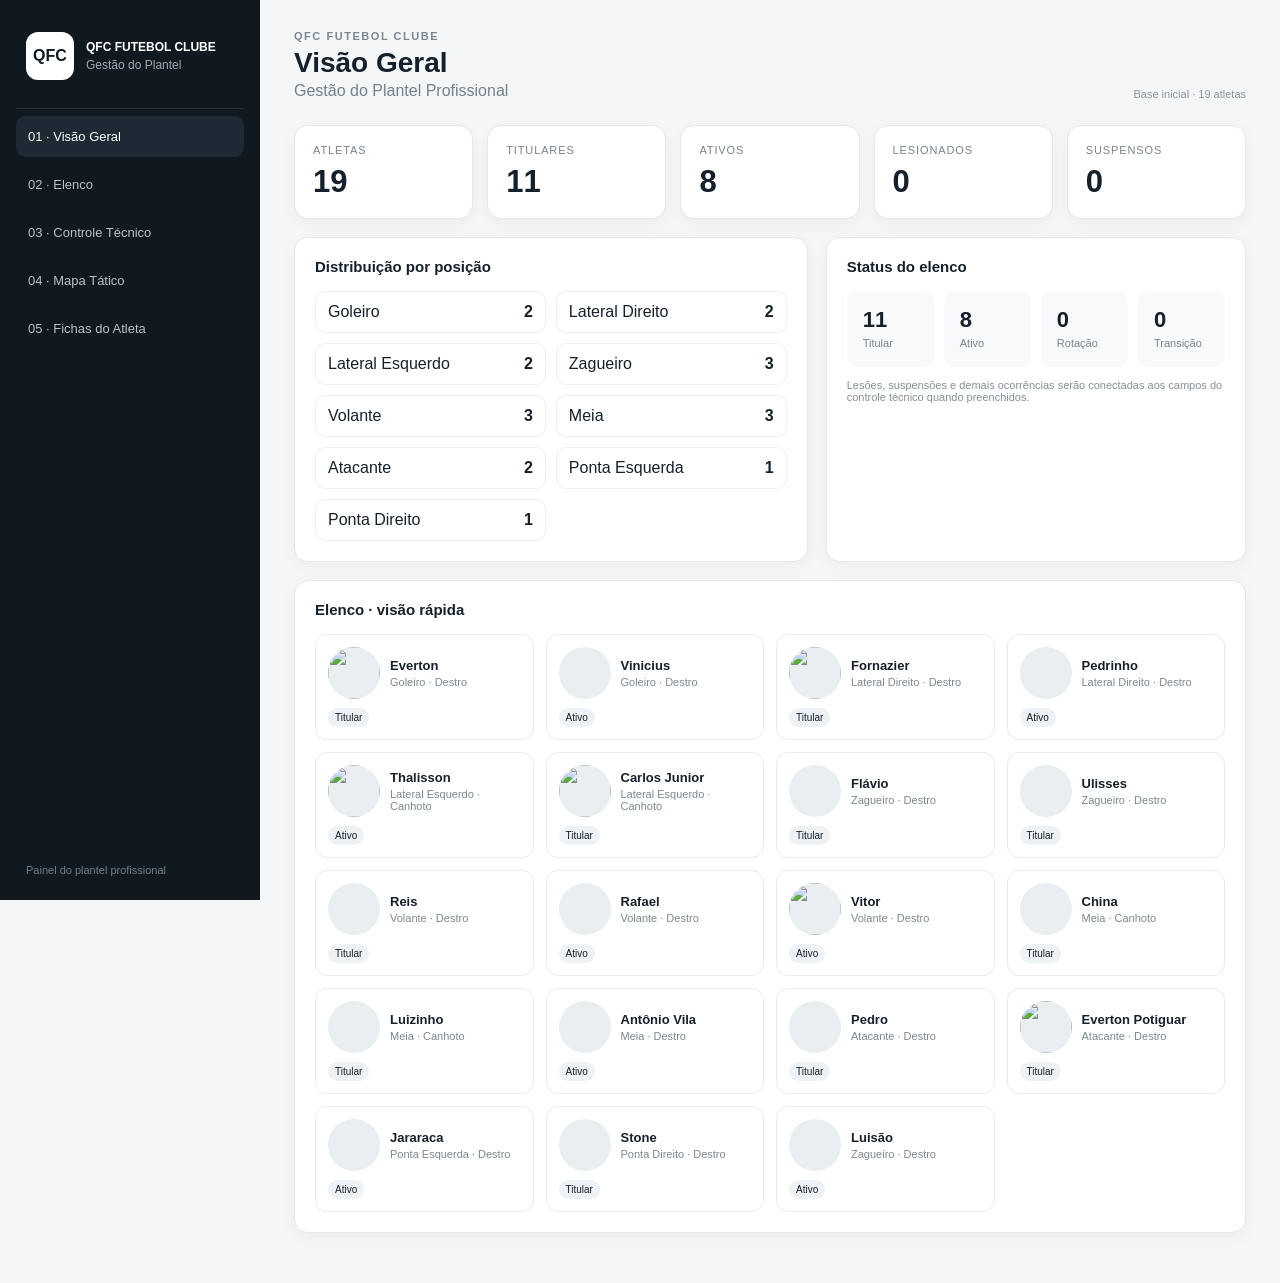
==== index.html @ 532e92f0 "Add files via upload" ====
<!doctype html><html lang="pt-BR"><head><meta charset="utf-8"><meta name="viewport" content="width=device-width,initial-scale=1"><title>QFC · Gestão do Plantel</title><link rel="stylesheet" href="style.css"></head><body><div class="app"><aside class="sidebar"><div class="brand"><div class="brand-mark">QFC</div><div><strong>QFC FUTEBOL CLUBE</strong><span>Gestão do Plantel</span></div></div><nav><button class="nav-btn active" data-page="overview">01 · Visão Geral</button><button class="nav-btn" data-page="squad">02 · Elenco</button><button class="nav-btn" data-page="technical">03 · Controle Técnico</button><button class="nav-btn" data-page="tactical">04 · Mapa Tático</button><button class="nav-btn" data-page="player">05 · Fichas do Atleta</button></nav><div class="side-note">Painel do plantel profissional</div></aside><main class="main"><header class="topbar"><div><div class="eyebrow">QFC FUTEBOL CLUBE</div><h1 id="pageTitle">Visão Geral</h1><p>Gestão do Plantel Profissional</p></div><div class="top-meta">Base inicial · 19 atletas</div></header><section id="overview" class="page active"></section><section id="squad" class="page"></section><section id="technical" class="page"></section><section id="tactical" class="page"></section><section id="player" class="page"></section></main></div><script src="app.js"></script></body></html>
---- style.css ----
*{box-sizing:border-box}body{margin:0;background:#f4f6f8;color:#15202b;font-family:Inter,Segoe UI,Arial,sans-serif}.app{min-height:100vh;display:flex}.sidebar{width:260px;background:#101820;color:#fff;padding:24px 16px;position:fixed;inset:0 auto 0 0}.brand{display:flex;gap:12px;align-items:center;padding:8px 10px 28px;border-bottom:1px solid #26333e}.brand-mark{width:48px;height:48px;border-radius:12px;background:#fff;color:#101820;display:grid;place-items:center;font-weight:900}.brand strong{display:block;font-size:12px}.brand span{display:block;color:#9eabb5;font-size:12px;margin-top:4px}.nav-btn{width:100%;border:0;background:transparent;color:#b8c1c8;text-align:left;padding:13px 12px;border-radius:9px;margin-top:7px;cursor:pointer;font-size:13px}.nav-btn:hover,.nav-btn.active{background:#1d2a34;color:#fff}.side-note{position:absolute;bottom:24px;left:26px;color:#71808b;font-size:11px}.main{margin-left:260px;width:calc(100% - 260px);padding:30px 34px 50px}.topbar{display:flex;justify-content:space-between;align-items:flex-end;margin-bottom:25px}.eyebrow{font-size:11px;letter-spacing:.14em;color:#7b8791;font-weight:700}.topbar h1{margin:5px 0 3px;font-size:28px}.topbar p{margin:0;color:#74808a}.top-meta{font-size:11px;color:#89949d}.page{display:none}.page.active{display:block}.cards{display:grid;grid-template-columns:repeat(5,1fr);gap:14px;margin-bottom:18px}.card,.panel{background:#fff;border:1px solid #e3e8ec;border-radius:14px;box-shadow:0 5px 18px rgba(16,24,32,.04)}.card{padding:18px}.card .label{font-size:11px;color:#77838d;text-transform:uppercase;letter-spacing:.08em}.card .value{font-size:31px;font-weight:800;margin-top:8px}.grid2{display:grid;grid-template-columns:1.1fr .9fr;gap:18px}.panel{padding:20px}.panel h2{font-size:15px;margin:0 0 16px}.position-list{display:grid;grid-template-columns:1fr 1fr;gap:10px}.pos{display:flex;justify-content:space-between;padding:11px 12px;border:1px solid #edf0f2;border-radius:10px}.pos span:last-child{font-weight:800}.status-row{display:grid;grid-template-columns:repeat(4,1fr);gap:10px}.status{padding:16px;border-radius:11px;background:#f7f9fa}.status b{display:block;font-size:22px}.status span{font-size:11px;color:#78848e}.athletes{display:grid;grid-template-columns:repeat(4,1fr);gap:12px}.athlete{border:1px solid #e7ebee;border-radius:12px;padding:12px;background:#fff}.avatar{width:52px;height:52px;border-radius:50%;object-fit:cover;background:#e9eef1;display:block}.athlete-top{display:flex;gap:10px;align-items:center}.athlete-name{font-weight:800;font-size:13px}.muted{color:#7c8891;font-size:11px;margin-top:3px}.badge{display:inline-block;font-size:10px;padding:4px 7px;border-radius:20px;background:#eef2f4;margin-top:9px}.table-wrap{overflow:auto}.table{width:100%;border-collapse:collapse;font-size:12px}.table th,.table td{text-align:left;padding:11px 9px;border-bottom:1px solid #edf0f2;white-space:nowrap}.table th{font-size:10px;text-transform:uppercase;color:#7b8790;letter-spacing:.05em}.filterbar{display:flex;gap:10px;margin-bottom:14px;flex-wrap:wrap}.filterbar input,.filterbar select,.select-player{border:1px solid #dfe5e9;background:#fff;border-radius:9px;padding:10px 11px;font-size:12px}.field{display:flex;flex-direction:column;gap:5px}.field label{font-size:10px;color:#7b8790}.tactical{display:grid;grid-template-columns:1fr 300px;gap:18px}.pitch{background:#277b47;border-radius:16px;min-height:560px;position:relative;padding:25px;border:7px solid #1f6b3e;overflow:hidden}.pitch:before{content:"";position:absolute;inset:50% 0 auto;height:1px;background:rgba(255,255,255,.55)}.pitch:after{content:"";position:absolute;left:50%;top:50%;width:80px;height:80px;border:1px solid rgba(255,255,255,.55);border-radius:50%;transform:translate(-50%,-50%)}.player-dot{position:absolute;transform:translate(-50%,-50%);width:92px;text-align:center;color:#fff;font-size:10px;font-weight:700;z-index:2}.dot{margin:auto;width:30px;height:30px;border-radius:50%;background:#fff;color:#101820;display:grid;place-items:center;font-size:11px;border:2px solid #101820}.profile{display:grid;grid-template-columns:230px 1fr;gap:18px}.profile-photo{width:220px;height:280px;object-fit:cover;border-radius:16px;background:#e9eef1}.profile h2{margin:0;font-size:28px}.metric-grid{display:grid;grid-template-columns:repeat(5,1fr);gap:10px;margin-top:18px}.metric{padding:14px;background:#f7f9fa;border-radius:11px}.metric b{font-size:22px;display:block}.metric span{font-size:10px;color:#7c8891}.empty{padding:30px;text-align:center;color:#8a959e}.small-note{font-size:11px;color:#849099;margin-top:12px}@media(max-width:1050px){.sidebar{width:220px}.main{margin-left:220px;width:calc(100% - 220px)}.cards{grid-template-columns:repeat(3,1fr)}.athletes{grid-template-columns:repeat(3,1fr)}.grid2,.tactical,.profile{grid-template-columns:1fr}}@media(max-width:720px){.sidebar{position:static;width:100%;height:auto}.app{display:block}.main{margin:0;width:100%;padding:20px}.cards,.athletes{grid-template-columns:1fr 1fr}.topbar{display:block}.top-meta{margin-top:10px}.position-list{grid-template-columns:1fr}.metric-grid{grid-template-columns:1fr 1fr}}
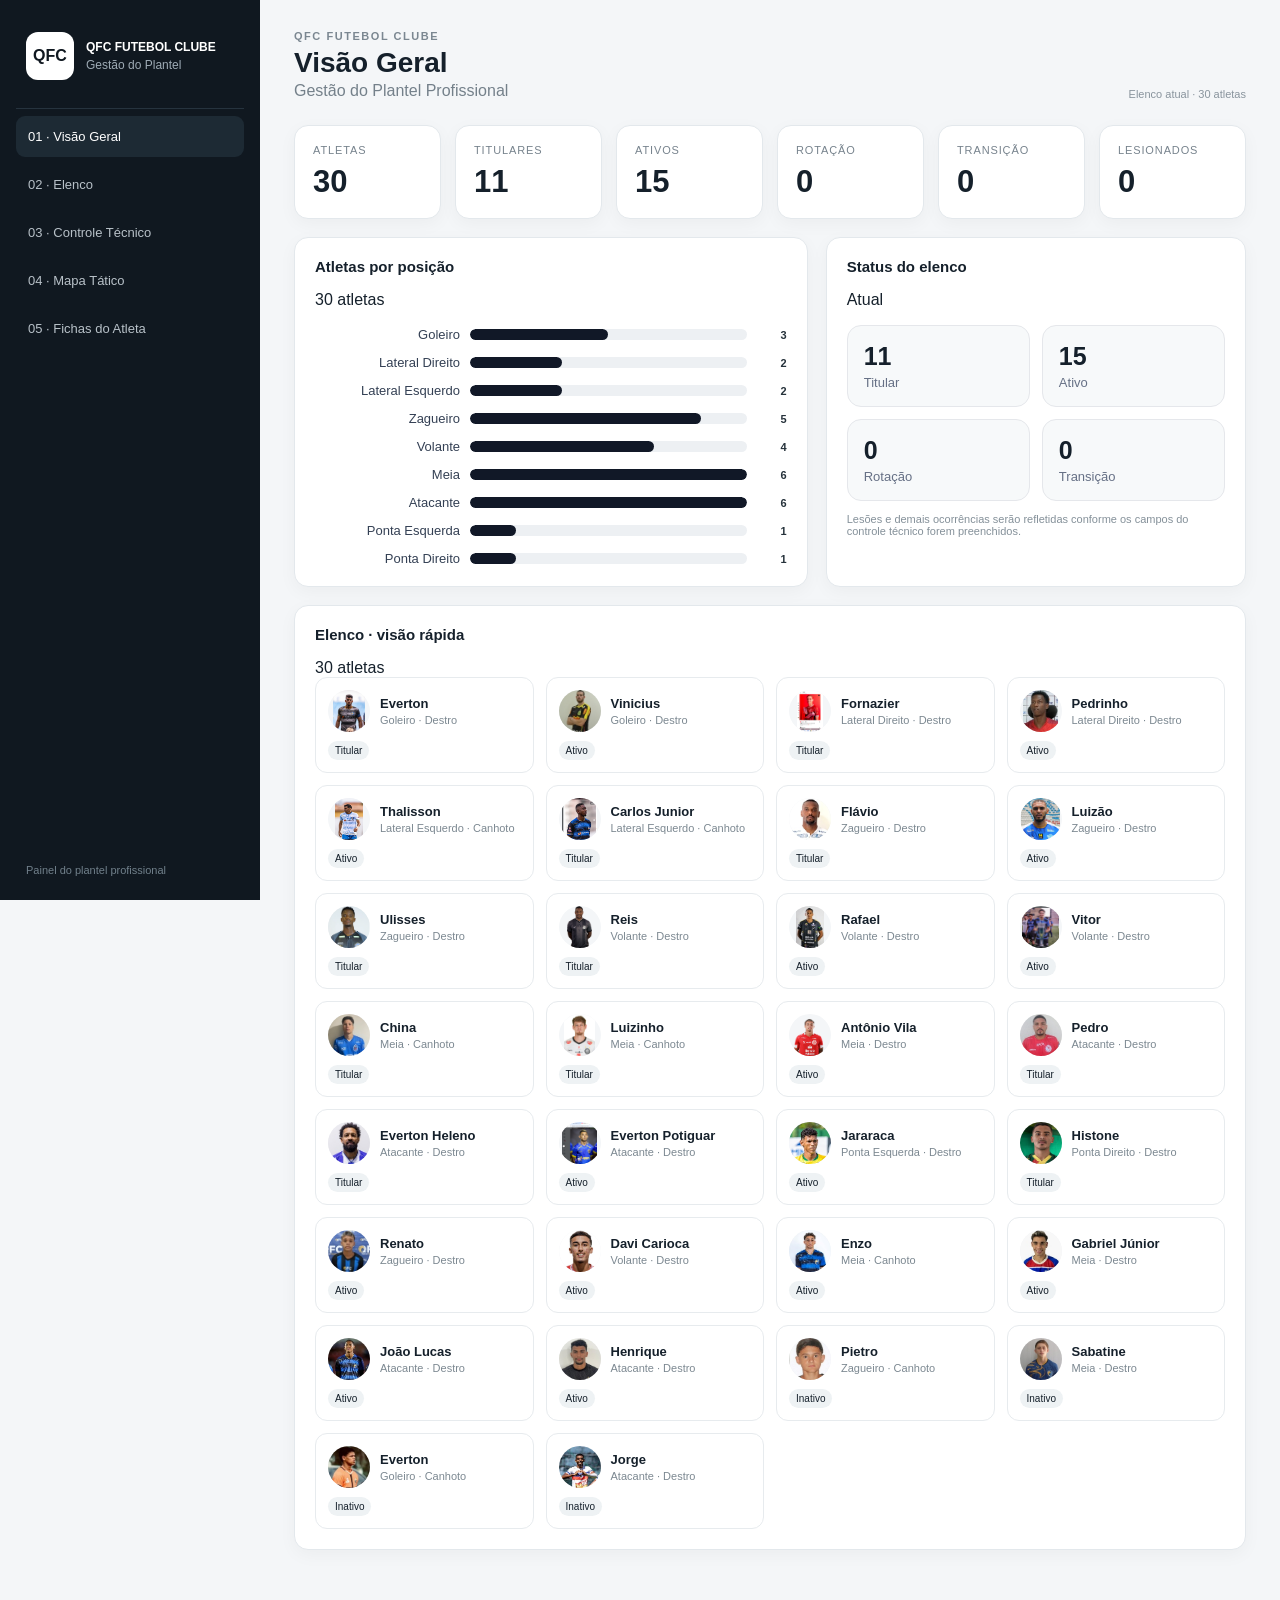
==== commit 77b1bbbe: "Add files via upload" ====
--- a/index.html
+++ b/index.html
@@ -1 +1 @@
-<!doctype html><html lang="pt-BR"><head><meta charset="utf-8"><meta name="viewport" content="width=device-width,initial-scale=1"><title>QFC · Gestão do Plantel</title><link rel="stylesheet" href="style.css"></head><body><div class="app"><aside class="sidebar"><div class="brand"><div class="brand-mark">QFC</div><div><strong>QFC FUTEBOL CLUBE</strong><span>Gestão do Plantel</span></div></div><nav><button class="nav-btn active" data-page="overview">01 · Visão Geral</button><button class="nav-btn" data-page="squad">02 · Elenco</button><button class="nav-btn" data-page="technical">03 · Controle Técnico</button><button class="nav-btn" data-page="tactical">04 · Mapa Tático</button><button class="nav-btn" data-page="player">05 · Fichas do Atleta</button></nav><div class="side-note">Painel do plantel profissional</div></aside><main class="main"><header class="topbar"><div><div class="eyebrow">QFC FUTEBOL CLUBE</div><h1 id="pageTitle">Visão Geral</h1><p>Gestão do Plantel Profissional</p></div><div class="top-meta">Base inicial · 19 atletas</div></header><section id="overview" class="page active"></section><section id="squad" class="page"></section><section id="technical" class="page"></section><section id="tactical" class="page"></section><section id="player" class="page"></section></main></div><script src="app.js"></script></body></html>+<!doctype html><html lang="pt-BR"><head><meta charset="utf-8"><meta name="viewport" content="width=device-width,initial-scale=1"><title>QFC · Gestão do Plantel</title><link rel="stylesheet" href="style.css"></head><body><div class="app"><aside class="sidebar"><div class="brand"><div class="brand-mark">QFC</div><div><strong>QFC FUTEBOL CLUBE</strong><span>Gestão do Plantel</span></div></div><nav><button class="nav-btn active" data-page="overview">01 · Visão Geral</button><button class="nav-btn" data-page="squad">02 · Elenco</button><button class="nav-btn" data-page="technical">03 · Controle Técnico</button><button class="nav-btn" data-page="tactical">04 · Mapa Tático</button><button class="nav-btn" data-page="player">05 · Fichas do Atleta</button></nav><div class="side-note">Painel do plantel profissional</div></aside><main class="main"><header class="topbar"><div><div class="eyebrow">QFC FUTEBOL CLUBE</div><h1 id="pageTitle">Visão Geral</h1><p>Gestão do Plantel Profissional</p></div><div class="top-meta" id="topMeta">Carregando elenco...</div></header><section id="overview" class="page active"></section><section id="squad" class="page"></section><section id="technical" class="page"></section><section id="tactical" class="page"></section><section id="player" class="page"></section></main></div><script src="app.js"></script></body></html>
--- a/style.css
+++ b/style.css
@@ -1 +1,31 @@
-*{box-sizing:border-box}body{margin:0;background:#f4f6f8;color:#15202b;font-family:Inter,Segoe UI,Arial,sans-serif}.app{min-height:100vh;display:flex}.sidebar{width:260px;background:#101820;color:#fff;padding:24px 16px;position:fixed;inset:0 auto 0 0}.brand{display:flex;gap:12px;align-items:center;padding:8px 10px 28px;border-bottom:1px solid #26333e}.brand-mark{width:48px;height:48px;border-radius:12px;background:#fff;color:#101820;display:grid;place-items:center;font-weight:900}.brand strong{display:block;font-size:12px}.brand span{display:block;color:#9eabb5;font-size:12px;margin-top:4px}.nav-btn{width:100%;border:0;background:transparent;color:#b8c1c8;text-align:left;padding:13px 12px;border-radius:9px;margin-top:7px;cursor:pointer;font-size:13px}.nav-btn:hover,.nav-btn.active{background:#1d2a34;color:#fff}.side-note{position:absolute;bottom:24px;left:26px;color:#71808b;font-size:11px}.main{margin-left:260px;width:calc(100% - 260px);padding:30px 34px 50px}.topbar{display:flex;justify-content:space-between;align-items:flex-end;margin-bottom:25px}.eyebrow{font-size:11px;letter-spacing:.14em;color:#7b8791;font-weight:700}.topbar h1{margin:5px 0 3px;font-size:28px}.topbar p{margin:0;color:#74808a}.top-meta{font-size:11px;color:#89949d}.page{display:none}.page.active{display:block}.cards{display:grid;grid-template-columns:repeat(5,1fr);gap:14px;margin-bottom:18px}.card,.panel{background:#fff;border:1px solid #e3e8ec;border-radius:14px;box-shadow:0 5px 18px rgba(16,24,32,.04)}.card{padding:18px}.card .label{font-size:11px;color:#77838d;text-transform:uppercase;letter-spacing:.08em}.card .value{font-size:31px;font-weight:800;margin-top:8px}.grid2{display:grid;grid-template-columns:1.1fr .9fr;gap:18px}.panel{padding:20px}.panel h2{font-size:15px;margin:0 0 16px}.position-list{display:grid;grid-template-columns:1fr 1fr;gap:10px}.pos{display:flex;justify-content:space-between;padding:11px 12px;border:1px solid #edf0f2;border-radius:10px}.pos span:last-child{font-weight:800}.status-row{display:grid;grid-template-columns:repeat(4,1fr);gap:10px}.status{padding:16px;border-radius:11px;background:#f7f9fa}.status b{display:block;font-size:22px}.status span{font-size:11px;color:#78848e}.athletes{display:grid;grid-template-columns:repeat(4,1fr);gap:12px}.athlete{border:1px solid #e7ebee;border-radius:12px;padding:12px;background:#fff}.avatar{width:52px;height:52px;border-radius:50%;object-fit:cover;background:#e9eef1;display:block}.athlete-top{display:flex;gap:10px;align-items:center}.athlete-name{font-weight:800;font-size:13px}.muted{color:#7c8891;font-size:11px;margin-top:3px}.badge{display:inline-block;font-size:10px;padding:4px 7px;border-radius:20px;background:#eef2f4;margin-top:9px}.table-wrap{overflow:auto}.table{width:100%;border-collapse:collapse;font-size:12px}.table th,.table td{text-align:left;padding:11px 9px;border-bottom:1px solid #edf0f2;white-space:nowrap}.table th{font-size:10px;text-transform:uppercase;color:#7b8790;letter-spacing:.05em}.filterbar{display:flex;gap:10px;margin-bottom:14px;flex-wrap:wrap}.filterbar input,.filterbar select,.select-player{border:1px solid #dfe5e9;background:#fff;border-radius:9px;padding:10px 11px;font-size:12px}.field{display:flex;flex-direction:column;gap:5px}.field label{font-size:10px;color:#7b8790}.tactical{display:grid;grid-template-columns:1fr 300px;gap:18px}.pitch{background:#277b47;border-radius:16px;min-height:560px;position:relative;padding:25px;border:7px solid #1f6b3e;overflow:hidden}.pitch:before{content:"";position:absolute;inset:50% 0 auto;height:1px;background:rgba(255,255,255,.55)}.pitch:after{content:"";position:absolute;left:50%;top:50%;width:80px;height:80px;border:1px solid rgba(255,255,255,.55);border-radius:50%;transform:translate(-50%,-50%)}.player-dot{position:absolute;transform:translate(-50%,-50%);width:92px;text-align:center;color:#fff;font-size:10px;font-weight:700;z-index:2}.dot{margin:auto;width:30px;height:30px;border-radius:50%;background:#fff;color:#101820;display:grid;place-items:center;font-size:11px;border:2px solid #101820}.profile{display:grid;grid-template-columns:230px 1fr;gap:18px}.profile-photo{width:220px;height:280px;object-fit:cover;border-radius:16px;background:#e9eef1}.profile h2{margin:0;font-size:28px}.metric-grid{display:grid;grid-template-columns:repeat(5,1fr);gap:10px;margin-top:18px}.metric{padding:14px;background:#f7f9fa;border-radius:11px}.metric b{font-size:22px;display:block}.metric span{font-size:10px;color:#7c8891}.empty{padding:30px;text-align:center;color:#8a959e}.small-note{font-size:11px;color:#849099;margin-top:12px}@media(max-width:1050px){.sidebar{width:220px}.main{margin-left:220px;width:calc(100% - 220px)}.cards{grid-template-columns:repeat(3,1fr)}.athletes{grid-template-columns:repeat(3,1fr)}.grid2,.tactical,.profile{grid-template-columns:1fr}}@media(max-width:720px){.sidebar{position:static;width:100%;height:auto}.app{display:block}.main{margin:0;width:100%;padding:20px}.cards,.athletes{grid-template-columns:1fr 1fr}.topbar{display:block}.top-meta{margin-top:10px}.position-list{grid-template-columns:1fr}.metric-grid{grid-template-columns:1fr 1fr}}+*{box-sizing:border-box}body{margin:0;background:#f4f6f8;color:#15202b;font-family:Inter,Segoe UI,Arial,sans-serif}.app{min-height:100vh;display:flex}.sidebar{width:260px;background:#101820;color:#fff;padding:24px 16px;position:fixed;inset:0 auto 0 0}.brand{display:flex;gap:12px;align-items:center;padding:8px 10px 28px;border-bottom:1px solid #26333e}.brand-mark{width:48px;height:48px;border-radius:12px;background:#fff;color:#101820;display:grid;place-items:center;font-weight:900}.brand strong{display:block;font-size:12px}.brand span{display:block;color:#9eabb5;font-size:12px;margin-top:4px}.nav-btn{width:100%;border:0;background:transparent;color:#b8c1c8;text-align:left;padding:13px 12px;border-radius:9px;margin-top:7px;cursor:pointer;font-size:13px}.nav-btn:hover,.nav-btn.active{background:#1d2a34;color:#fff}.side-note{position:absolute;bottom:24px;left:26px;color:#71808b;font-size:11px}.main{margin-left:260px;width:calc(100% - 260px);padding:30px 34px 50px}.topbar{display:flex;justify-content:space-between;align-items:flex-end;margin-bottom:25px}.eyebrow{font-size:11px;letter-spacing:.14em;color:#7b8791;font-weight:700}.topbar h1{margin:5px 0 3px;font-size:28px}.topbar p{margin:0;color:#74808a}.top-meta{font-size:11px;color:#89949d}.page{display:none}.page.active{display:block}.cards{display:grid;grid-template-columns:repeat(5,1fr);gap:14px;margin-bottom:18px}.card,.panel{background:#fff;border:1px solid #e3e8ec;border-radius:14px;box-shadow:0 5px 18px rgba(16,24,32,.04)}.card{padding:18px}.card .label{font-size:11px;color:#77838d;text-transform:uppercase;letter-spacing:.08em}.card .value{font-size:31px;font-weight:800;margin-top:8px}.grid2{display:grid;grid-template-columns:1.1fr .9fr;gap:18px}.panel{padding:20px}.panel h2{font-size:15px;margin:0 0 16px}.position-list{display:grid;grid-template-columns:1fr 1fr;gap:10px}.pos{display:flex;justify-content:space-between;padding:11px 12px;border:1px solid #edf0f2;border-radius:10px}.pos span:last-child{font-weight:800}.status-row{display:grid;grid-template-columns:repeat(4,1fr);gap:10px}.status{padding:16px;border-radius:11px;background:#f7f9fa}.status b{display:block;font-size:22px}.status span{font-size:11px;color:#78848e}.athletes{display:grid;grid-template-columns:repeat(4,1fr);gap:12px}.athlete{border:1px solid #e7ebee;border-radius:12px;padding:12px;background:#fff}.avatar{width:52px;height:52px;border-radius:50%;object-fit:cover;background:#e9eef1;display:block}.athlete-top{display:flex;gap:10px;align-items:center}.athlete-name{font-weight:800;font-size:13px}.muted{color:#7c8891;font-size:11px;margin-top:3px}.badge{display:inline-block;font-size:10px;padding:4px 7px;border-radius:20px;background:#eef2f4;margin-top:9px}.table-wrap{overflow:auto}.table{width:100%;border-collapse:collapse;font-size:12px}.table th,.table td{text-align:left;padding:11px 9px;border-bottom:1px solid #edf0f2;white-space:nowrap}.table th{font-size:10px;text-transform:uppercase;color:#7b8790;letter-spacing:.05em}.filterbar{display:flex;gap:10px;margin-bottom:14px;flex-wrap:wrap}.filterbar input,.filterbar select,.select-player{border:1px solid #dfe5e9;background:#fff;border-radius:9px;padding:10px 11px;font-size:12px}.field{display:flex;flex-direction:column;gap:5px}.field label{font-size:10px;color:#7b8790}.tactical{display:grid;grid-template-columns:1fr 300px;gap:18px}.pitch{background:#277b47;border-radius:16px;min-height:560px;position:relative;padding:25px;border:7px solid #1f6b3e;overflow:hidden}.pitch:before{content:"";position:absolute;inset:50% 0 auto;height:1px;background:rgba(255,255,255,.55)}.pitch:after{content:"";position:absolute;left:50%;top:50%;width:80px;height:80px;border:1px solid rgba(255,255,255,.55);border-radius:50%;transform:translate(-50%,-50%)}.player-dot{position:absolute;transform:translate(-50%,-50%);width:92px;text-align:center;color:#fff;font-size:10px;font-weight:700;z-index:2}.dot{margin:auto;width:30px;height:30px;border-radius:50%;background:#fff;color:#101820;display:grid;place-items:center;font-size:11px;border:2px solid #101820}.profile{display:grid;grid-template-columns:230px 1fr;gap:18px}.profile-photo{width:220px;height:280px;object-fit:cover;border-radius:16px;background:#e9eef1}.profile h2{margin:0;font-size:28px}.metric-grid{display:grid;grid-template-columns:repeat(5,1fr);gap:10px;margin-top:18px}.metric{padding:14px;background:#f7f9fa;border-radius:11px}.metric b{font-size:22px;display:block}.metric span{font-size:10px;color:#7c8891}.empty{padding:30px;text-align:center;color:#8a959e}.small-note{font-size:11px;color:#849099;margin-top:12px}@media(max-width:1050px){.sidebar{width:220px}.main{margin-left:220px;width:calc(100% - 220px)}.cards{grid-template-columns:repeat(3,1fr)}.athletes{grid-template-columns:repeat(3,1fr)}.grid2,.tactical,.profile{grid-template-columns:1fr}}@media(max-width:720px){.sidebar{position:static;width:100%;height:auto}.app{display:block}.main{margin:0;width:100%;padding:20px}.cards,.athletes{grid-template-columns:1fr 1fr}.topbar{display:block}.top-meta{margin-top:10px}.position-list{grid-template-columns:1fr}.metric-grid{grid-template-columns:1fr 1fr}}
+/* Gráfico de atletas por posição — V2 */
+.position-chart{display:flex;flex-direction:column;gap:11px}
+.position-chart-row{display:grid;grid-template-columns:145px 1fr 28px;align-items:center;gap:10px}
+.position-chart-label{font-size:11px;color:#42505a;text-align:right;white-space:nowrap}
+.position-chart-track{height:10px;background:#edf1f4;border-radius:999px;overflow:hidden}
+.position-chart-bar{height:100%;background:#3f7ee8;border-radius:999px}
+.position-chart-value{font-size:11px;font-weight:800;color:#26323b}
+@media(max-width:720px){.position-chart-row{grid-template-columns:110px 1fr 24px}.position-chart-label{font-size:10px}}
+/* Final refinements */
+.cards.six{grid-template-columns:repeat(6,1fr)}
+.cards.five{grid-template-columns:repeat(5,1fr)}
+.status-grid{display:grid;grid-template-columns:repeat(2,1fr);gap:12px;margin-top:16px}.status{border:1px solid #e5e7eb;border-radius:14px;padding:16px;display:flex;flex-direction:column;gap:4px}.status b{font-size:25px}.status span{color:#667085;font-size:13px}
+.position-chart{display:flex;flex-direction:column;gap:13px;margin-top:18px}.position-chart-row{display:grid;grid-template-columns:145px 1fr 30px;align-items:center;gap:10px}.position-chart-label{font-size:13px;color:#344054}.position-chart-track{height:11px;background:#edf0f3;border-radius:99px;overflow:hidden}.position-chart-bar{height:100%;background:#111827;border-radius:99px}.position-chart-value{font-weight:700;text-align:right}
+.result-count{font-size:12px;color:#667085;margin:14px 0 8px}.technical-table th,.technical-table td{white-space:nowrap}.technical-table .avatar{width:38px;height:38px}
+.pitch{position:relative;min-height:680px;background:linear-gradient(90deg,#f5f7f9,#fff,#f5f7f9);border:1px solid #d8dde3;border-radius:18px;overflow:hidden}.pitch:before{content:"";position:absolute;inset:7%;border:2px solid #d8dde3;border-radius:4px}.pitch-line.mid{position:absolute;left:7%;right:7%;top:50%;border-top:2px solid #d8dde3}.pitch-circle{position:absolute;width:150px;height:150px;border:2px solid #d8dde3;border-radius:50%;left:50%;top:50%;transform:translate(-50%,-50%)}.goal{position:absolute;left:40%;width:20%;height:7%;border:2px solid #d8dde3}.goal.top{top:7%}.goal.bottom{bottom:7%}.player-dot{position:absolute;transform:translate(-50%,-50%);display:flex;flex-direction:column;align-items:center;z-index:2;font-size:11px;font-weight:700;white-space:nowrap}.dot-photo{width:48px;height:48px;border-radius:50%;padding:2px;background:#fff;border:2px solid #111827;box-shadow:0 3px 10px #0002}.tactical-photo{width:100%;height:100%;border-radius:50%;object-fit:cover}.player-dot span{margin-top:4px;background:#fff;padding:3px 7px;border-radius:8px;box-shadow:0 1px 5px #0001}.bench-title{font-size:12px;text-transform:uppercase;letter-spacing:.08em;font-weight:700;color:#667085;margin:20px 0 8px}.pos.compact{padding:8px 0}.profile-head{display:flex;align-items:center;gap:22px}.profile-photo{width:130px;height:130px;border-radius:18px;object-fit:cover;border:1px solid #e5e7eb}.placeholder{display:flex;align-items:center;justify-content:center;background:#eef1f4;color:#98a2b3;font-weight:700}.athlete .avatar{width:42px;height:42px}.select-player{max-width:380px}
+@media(max-width:1100px){.cards.six{grid-template-columns:repeat(3,1fr)}.cards.five{grid-template-columns:repeat(3,1fr)}.grid2{grid-template-columns:1fr}.pitch{min-height:560px}}
+@media(max-width:700px){.cards.six,.cards.five{grid-template-columns:repeat(2,1fr)}.position-chart-row{grid-template-columns:105px 1fr 24px}.pitch{min-height:500px}.profile-head{align-items:flex-start}.profile-photo{width:100px;height:100px}}
+
+/* Ajustes finais de fotos e ficha do atleta */
+.tech-photo{width:42px;height:52px;display:block;object-fit:contain;border-radius:7px;background:#f4f6f8;border:1px solid #e5e7eb}
+.profile{display:block}
+.profile-photo-frame{width:180px;height:220px;border:1px solid #e5e7eb;border-radius:16px;background:#f4f6f8;display:flex;align-items:center;justify-content:center;overflow:hidden}
+.profile-photo-frame .profile-photo{width:100%;height:100%;object-fit:contain;border:0;border-radius:16px;background:transparent}
+.profile-head{display:flex;align-items:center;gap:22px}
+.profile-panels{width:100%}
+.profile-panels .panel{min-width:0}
+.obs{width:100%;margin-top:18px}
+.dot-photo{overflow:hidden;display:flex;align-items:center;justify-content:center}
+.tactical-photo{object-fit:contain;background:#f4f6f8}
+.athlete .avatar,.table .avatar{object-fit:contain;background:#f4f6f8}
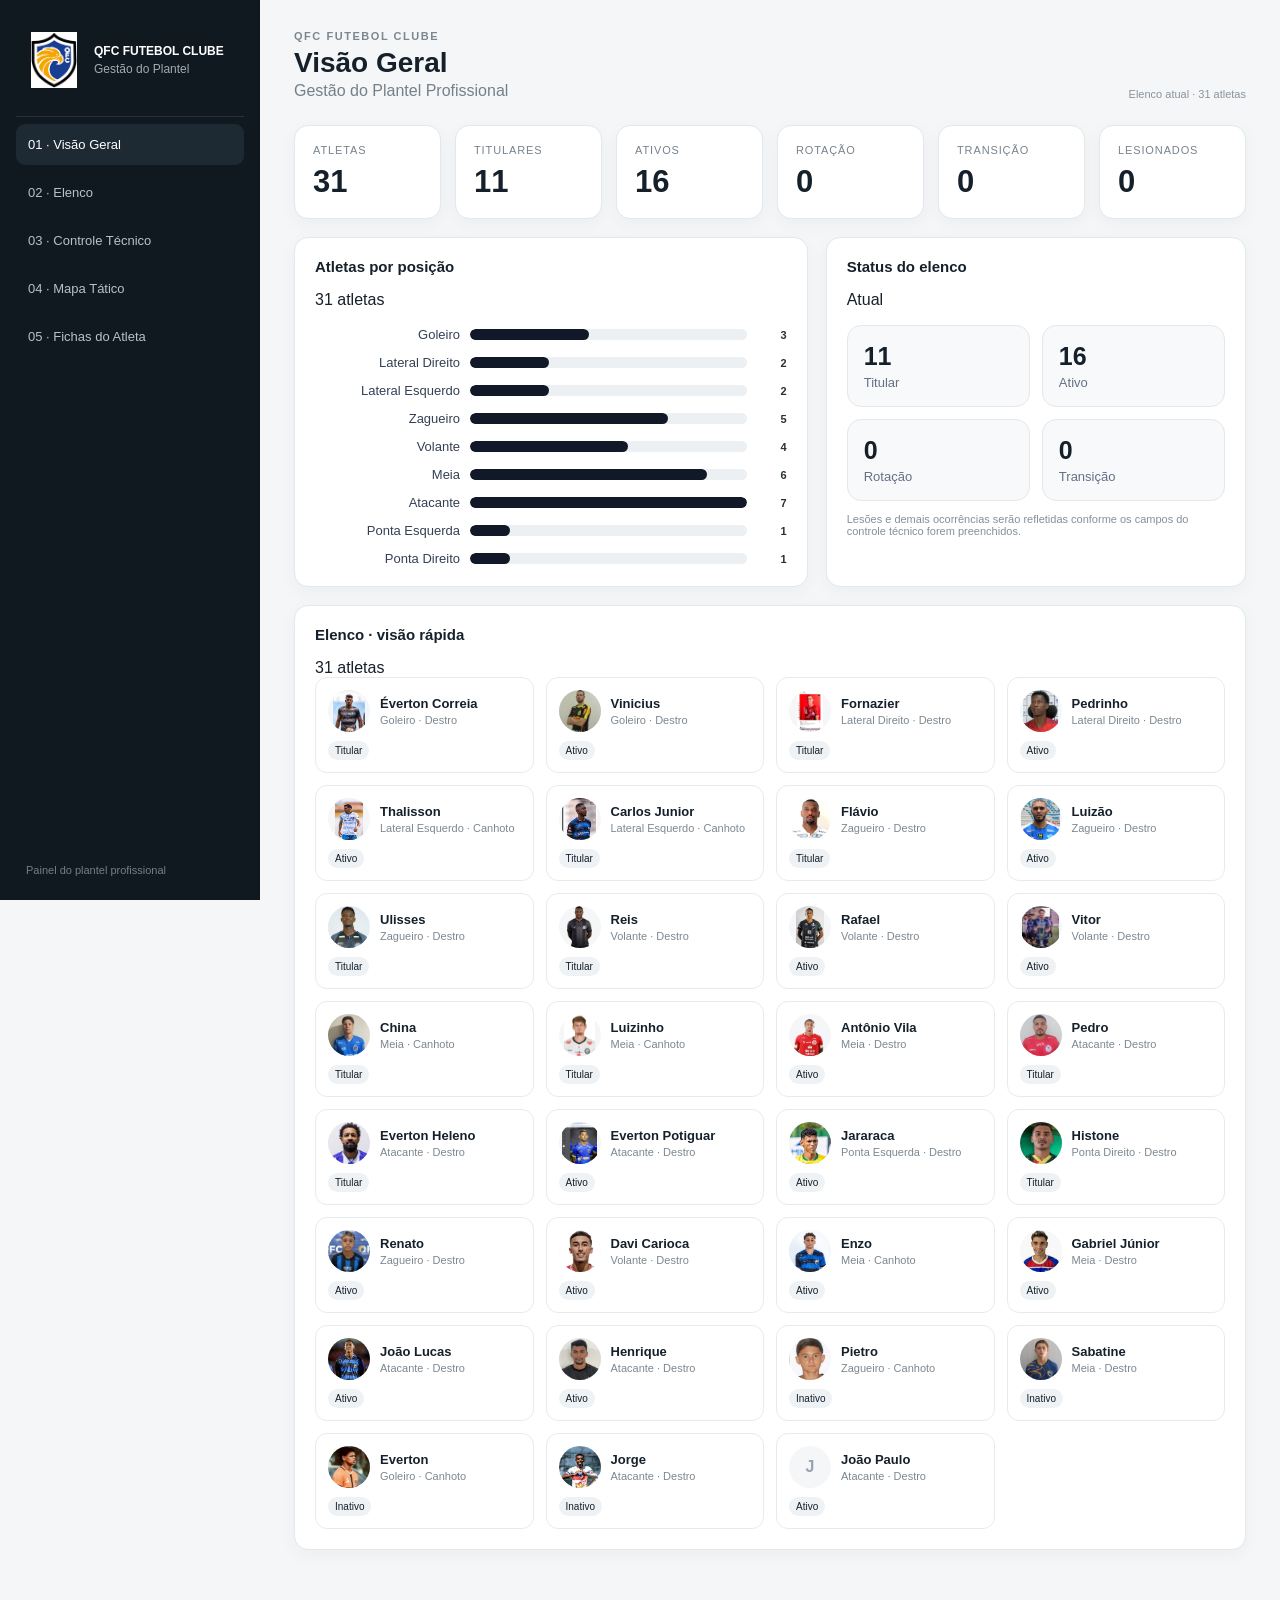
==== commit e66f852e: "Add files via upload" ====
--- a/index.html
+++ b/index.html
@@ -1 +1 @@
-<!doctype html><html lang="pt-BR"><head><meta charset="utf-8"><meta name="viewport" content="width=device-width,initial-scale=1"><title>QFC · Gestão do Plantel</title><link rel="stylesheet" href="style.css"></head><body><div class="app"><aside class="sidebar"><div class="brand"><div class="brand-mark">QFC</div><div><strong>QFC FUTEBOL CLUBE</strong><span>Gestão do Plantel</span></div></div><nav><button class="nav-btn active" data-page="overview">01 · Visão Geral</button><button class="nav-btn" data-page="squad">02 · Elenco</button><button class="nav-btn" data-page="technical">03 · Controle Técnico</button><button class="nav-btn" data-page="tactical">04 · Mapa Tático</button><button class="nav-btn" data-page="player">05 · Fichas do Atleta</button></nav><div class="side-note">Painel do plantel profissional</div></aside><main class="main"><header class="topbar"><div><div class="eyebrow">QFC FUTEBOL CLUBE</div><h1 id="pageTitle">Visão Geral</h1><p>Gestão do Plantel Profissional</p></div><div class="top-meta" id="topMeta">Carregando elenco...</div></header><section id="overview" class="page active"></section><section id="squad" class="page"></section><section id="technical" class="page"></section><section id="tactical" class="page"></section><section id="player" class="page"></section></main></div><script src="app.js"></script></body></html>+<!doctype html><html lang="pt-BR"><head><meta charset="utf-8"><meta name="viewport" content="width=device-width,initial-scale=1"><title>QFC · Gestão do Plantel</title><link rel="stylesheet" href="style.css"></head><body><div class="app"><aside class="sidebar"><div class="brand"><div class="brand-mark"><img src="fotos/logo_qfc.png" alt="QFC Futebol Clube"></div><div><strong>QFC FUTEBOL CLUBE</strong><span>Gestão do Plantel</span></div></div><nav><button class="nav-btn active" data-page="overview">01 · Visão Geral</button><button class="nav-btn" data-page="squad">02 · Elenco</button><button class="nav-btn" data-page="technical">03 · Controle Técnico</button><button class="nav-btn" data-page="tactical">04 · Mapa Tático</button><button class="nav-btn" data-page="player">05 · Fichas do Atleta</button></nav><div class="side-note">Painel do plantel profissional</div></aside><main class="main"><header class="topbar"><div><div class="eyebrow">QFC FUTEBOL CLUBE</div><h1 id="pageTitle">Visão Geral</h1><p>Gestão do Plantel Profissional</p></div><div class="top-meta" id="topMeta">Carregando elenco...</div></header><section id="overview" class="page active"></section><section id="squad" class="page"></section><section id="technical" class="page"></section><section id="tactical" class="page"></section><section id="player" class="page"></section></main></div><script src="app.js"></script></body></html>
--- a/style.css
+++ b/style.css
@@ -1,4 +1,4 @@
-*{box-sizing:border-box}body{margin:0;background:#f4f6f8;color:#15202b;font-family:Inter,Segoe UI,Arial,sans-serif}.app{min-height:100vh;display:flex}.sidebar{width:260px;background:#101820;color:#fff;padding:24px 16px;position:fixed;inset:0 auto 0 0}.brand{display:flex;gap:12px;align-items:center;padding:8px 10px 28px;border-bottom:1px solid #26333e}.brand-mark{width:48px;height:48px;border-radius:12px;background:#fff;color:#101820;display:grid;place-items:center;font-weight:900}.brand strong{display:block;font-size:12px}.brand span{display:block;color:#9eabb5;font-size:12px;margin-top:4px}.nav-btn{width:100%;border:0;background:transparent;color:#b8c1c8;text-align:left;padding:13px 12px;border-radius:9px;margin-top:7px;cursor:pointer;font-size:13px}.nav-btn:hover,.nav-btn.active{background:#1d2a34;color:#fff}.side-note{position:absolute;bottom:24px;left:26px;color:#71808b;font-size:11px}.main{margin-left:260px;width:calc(100% - 260px);padding:30px 34px 50px}.topbar{display:flex;justify-content:space-between;align-items:flex-end;margin-bottom:25px}.eyebrow{font-size:11px;letter-spacing:.14em;color:#7b8791;font-weight:700}.topbar h1{margin:5px 0 3px;font-size:28px}.topbar p{margin:0;color:#74808a}.top-meta{font-size:11px;color:#89949d}.page{display:none}.page.active{display:block}.cards{display:grid;grid-template-columns:repeat(5,1fr);gap:14px;margin-bottom:18px}.card,.panel{background:#fff;border:1px solid #e3e8ec;border-radius:14px;box-shadow:0 5px 18px rgba(16,24,32,.04)}.card{padding:18px}.card .label{font-size:11px;color:#77838d;text-transform:uppercase;letter-spacing:.08em}.card .value{font-size:31px;font-weight:800;margin-top:8px}.grid2{display:grid;grid-template-columns:1.1fr .9fr;gap:18px}.panel{padding:20px}.panel h2{font-size:15px;margin:0 0 16px}.position-list{display:grid;grid-template-columns:1fr 1fr;gap:10px}.pos{display:flex;justify-content:space-between;padding:11px 12px;border:1px solid #edf0f2;border-radius:10px}.pos span:last-child{font-weight:800}.status-row{display:grid;grid-template-columns:repeat(4,1fr);gap:10px}.status{padding:16px;border-radius:11px;background:#f7f9fa}.status b{display:block;font-size:22px}.status span{font-size:11px;color:#78848e}.athletes{display:grid;grid-template-columns:repeat(4,1fr);gap:12px}.athlete{border:1px solid #e7ebee;border-radius:12px;padding:12px;background:#fff}.avatar{width:52px;height:52px;border-radius:50%;object-fit:cover;background:#e9eef1;display:block}.athlete-top{display:flex;gap:10px;align-items:center}.athlete-name{font-weight:800;font-size:13px}.muted{color:#7c8891;font-size:11px;margin-top:3px}.badge{display:inline-block;font-size:10px;padding:4px 7px;border-radius:20px;background:#eef2f4;margin-top:9px}.table-wrap{overflow:auto}.table{width:100%;border-collapse:collapse;font-size:12px}.table th,.table td{text-align:left;padding:11px 9px;border-bottom:1px solid #edf0f2;white-space:nowrap}.table th{font-size:10px;text-transform:uppercase;color:#7b8790;letter-spacing:.05em}.filterbar{display:flex;gap:10px;margin-bottom:14px;flex-wrap:wrap}.filterbar input,.filterbar select,.select-player{border:1px solid #dfe5e9;background:#fff;border-radius:9px;padding:10px 11px;font-size:12px}.field{display:flex;flex-direction:column;gap:5px}.field label{font-size:10px;color:#7b8790}.tactical{display:grid;grid-template-columns:1fr 300px;gap:18px}.pitch{background:#277b47;border-radius:16px;min-height:560px;position:relative;padding:25px;border:7px solid #1f6b3e;overflow:hidden}.pitch:before{content:"";position:absolute;inset:50% 0 auto;height:1px;background:rgba(255,255,255,.55)}.pitch:after{content:"";position:absolute;left:50%;top:50%;width:80px;height:80px;border:1px solid rgba(255,255,255,.55);border-radius:50%;transform:translate(-50%,-50%)}.player-dot{position:absolute;transform:translate(-50%,-50%);width:92px;text-align:center;color:#fff;font-size:10px;font-weight:700;z-index:2}.dot{margin:auto;width:30px;height:30px;border-radius:50%;background:#fff;color:#101820;display:grid;place-items:center;font-size:11px;border:2px solid #101820}.profile{display:grid;grid-template-columns:230px 1fr;gap:18px}.profile-photo{width:220px;height:280px;object-fit:cover;border-radius:16px;background:#e9eef1}.profile h2{margin:0;font-size:28px}.metric-grid{display:grid;grid-template-columns:repeat(5,1fr);gap:10px;margin-top:18px}.metric{padding:14px;background:#f7f9fa;border-radius:11px}.metric b{font-size:22px;display:block}.metric span{font-size:10px;color:#7c8891}.empty{padding:30px;text-align:center;color:#8a959e}.small-note{font-size:11px;color:#849099;margin-top:12px}@media(max-width:1050px){.sidebar{width:220px}.main{margin-left:220px;width:calc(100% - 220px)}.cards{grid-template-columns:repeat(3,1fr)}.athletes{grid-template-columns:repeat(3,1fr)}.grid2,.tactical,.profile{grid-template-columns:1fr}}@media(max-width:720px){.sidebar{position:static;width:100%;height:auto}.app{display:block}.main{margin:0;width:100%;padding:20px}.cards,.athletes{grid-template-columns:1fr 1fr}.topbar{display:block}.top-meta{margin-top:10px}.position-list{grid-template-columns:1fr}.metric-grid{grid-template-columns:1fr 1fr}}
+*{box-sizing:border-box}body{margin:0;background:#f4f6f8;color:#15202b;font-family:Inter,Segoe UI,Arial,sans-serif}.app{min-height:100vh;display:flex}.sidebar{width:260px;background:#101820;color:#fff;padding:24px 16px;position:fixed;inset:0 auto 0 0}.brand{display:flex;gap:12px;align-items:center;padding:8px 10px 28px;border-bottom:1px solid #26333e}.brand-mark{width:56px;height:56px;display:flex;align-items:center;justify-content:center;flex:0 0 56px}.brand-mark img{width:56px;height:56px;object-fit:contain;display:block}.brand strong{display:block;font-size:12px}.brand span{display:block;color:#9eabb5;font-size:12px;margin-top:4px}.nav-btn{width:100%;border:0;background:transparent;color:#b8c1c8;text-align:left;padding:13px 12px;border-radius:9px;margin-top:7px;cursor:pointer;font-size:13px}.nav-btn:hover,.nav-btn.active{background:#1d2a34;color:#fff}.side-note{position:absolute;bottom:24px;left:26px;color:#71808b;font-size:11px}.main{margin-left:260px;width:calc(100% - 260px);padding:30px 34px 50px}.topbar{display:flex;justify-content:space-between;align-items:flex-end;margin-bottom:25px}.eyebrow{font-size:11px;letter-spacing:.14em;color:#7b8791;font-weight:700}.topbar h1{margin:5px 0 3px;font-size:28px}.topbar p{margin:0;color:#74808a}.top-meta{font-size:11px;color:#89949d}.page{display:none}.page.active{display:block}.cards{display:grid;grid-template-columns:repeat(5,1fr);gap:14px;margin-bottom:18px}.card,.panel{background:#fff;border:1px solid #e3e8ec;border-radius:14px;box-shadow:0 5px 18px rgba(16,24,32,.04)}.card{padding:18px}.card .label{font-size:11px;color:#77838d;text-transform:uppercase;letter-spacing:.08em}.card .value{font-size:31px;font-weight:800;margin-top:8px}.grid2{display:grid;grid-template-columns:1.1fr .9fr;gap:18px}.panel{padding:20px}.panel h2{font-size:15px;margin:0 0 16px}.position-list{display:grid;grid-template-columns:1fr 1fr;gap:10px}.pos{display:flex;justify-content:space-between;padding:11px 12px;border:1px solid #edf0f2;border-radius:10px}.pos span:last-child{font-weight:800}.status-row{display:grid;grid-template-columns:repeat(4,1fr);gap:10px}.status{padding:16px;border-radius:11px;background:#f7f9fa}.status b{display:block;font-size:22px}.status span{font-size:11px;color:#78848e}.athletes{display:grid;grid-template-columns:repeat(4,1fr);gap:12px}.athlete{border:1px solid #e7ebee;border-radius:12px;padding:12px;background:#fff}.avatar{width:52px;height:52px;border-radius:50%;object-fit:cover;background:#e9eef1;display:block}.athlete-top{display:flex;gap:10px;align-items:center}.athlete-name{font-weight:800;font-size:13px}.muted{color:#7c8891;font-size:11px;margin-top:3px}.badge{display:inline-block;font-size:10px;padding:4px 7px;border-radius:20px;background:#eef2f4;margin-top:9px}.table-wrap{overflow:auto}.table{width:100%;border-collapse:collapse;font-size:12px}.table th,.table td{text-align:left;padding:11px 9px;border-bottom:1px solid #edf0f2;white-space:nowrap}.table th{font-size:10px;text-transform:uppercase;color:#7b8790;letter-spacing:.05em}.filterbar{display:flex;gap:10px;margin-bottom:14px;flex-wrap:wrap}.filterbar input,.filterbar select,.select-player{border:1px solid #dfe5e9;background:#fff;border-radius:9px;padding:10px 11px;font-size:12px}.field{display:flex;flex-direction:column;gap:5px}.field label{font-size:10px;color:#7b8790}.tactical{display:grid;grid-template-columns:1fr 300px;gap:18px}.pitch{background:#277b47;border-radius:16px;min-height:560px;position:relative;padding:25px;border:7px solid #1f6b3e;overflow:hidden}.pitch:before{content:"";position:absolute;inset:50% 0 auto;height:1px;background:rgba(255,255,255,.55)}.pitch:after{content:"";position:absolute;left:50%;top:50%;width:80px;height:80px;border:1px solid rgba(255,255,255,.55);border-radius:50%;transform:translate(-50%,-50%)}.player-dot{position:absolute;transform:translate(-50%,-50%);width:92px;text-align:center;color:#fff;font-size:10px;font-weight:700;z-index:2}.dot{margin:auto;width:30px;height:30px;border-radius:50%;background:#fff;color:#101820;display:grid;place-items:center;font-size:11px;border:2px solid #101820}.profile{display:grid;grid-template-columns:230px 1fr;gap:18px}.profile-photo{width:220px;height:280px;object-fit:cover;border-radius:16px;background:#e9eef1}.profile h2{margin:0;font-size:28px}.metric-grid{display:grid;grid-template-columns:repeat(5,1fr);gap:10px;margin-top:18px}.metric{padding:14px;background:#f7f9fa;border-radius:11px}.metric b{font-size:22px;display:block}.metric span{font-size:10px;color:#7c8891}.empty{padding:30px;text-align:center;color:#8a959e}.small-note{font-size:11px;color:#849099;margin-top:12px}@media(max-width:1050px){.sidebar{width:220px}.main{margin-left:220px;width:calc(100% - 220px)}.cards{grid-template-columns:repeat(3,1fr)}.athletes{grid-template-columns:repeat(3,1fr)}.grid2,.tactical,.profile{grid-template-columns:1fr}}@media(max-width:720px){.sidebar{position:static;width:100%;height:auto}.app{display:block}.main{margin:0;width:100%;padding:20px}.cards,.athletes{grid-template-columns:1fr 1fr}.topbar{display:block}.top-meta{margin-top:10px}.position-list{grid-template-columns:1fr}.metric-grid{grid-template-columns:1fr 1fr}}
 /* Gráfico de atletas por posição — V2 */
 .position-chart{display:flex;flex-direction:column;gap:11px}
 .position-chart-row{display:grid;grid-template-columns:145px 1fr 28px;align-items:center;gap:10px}
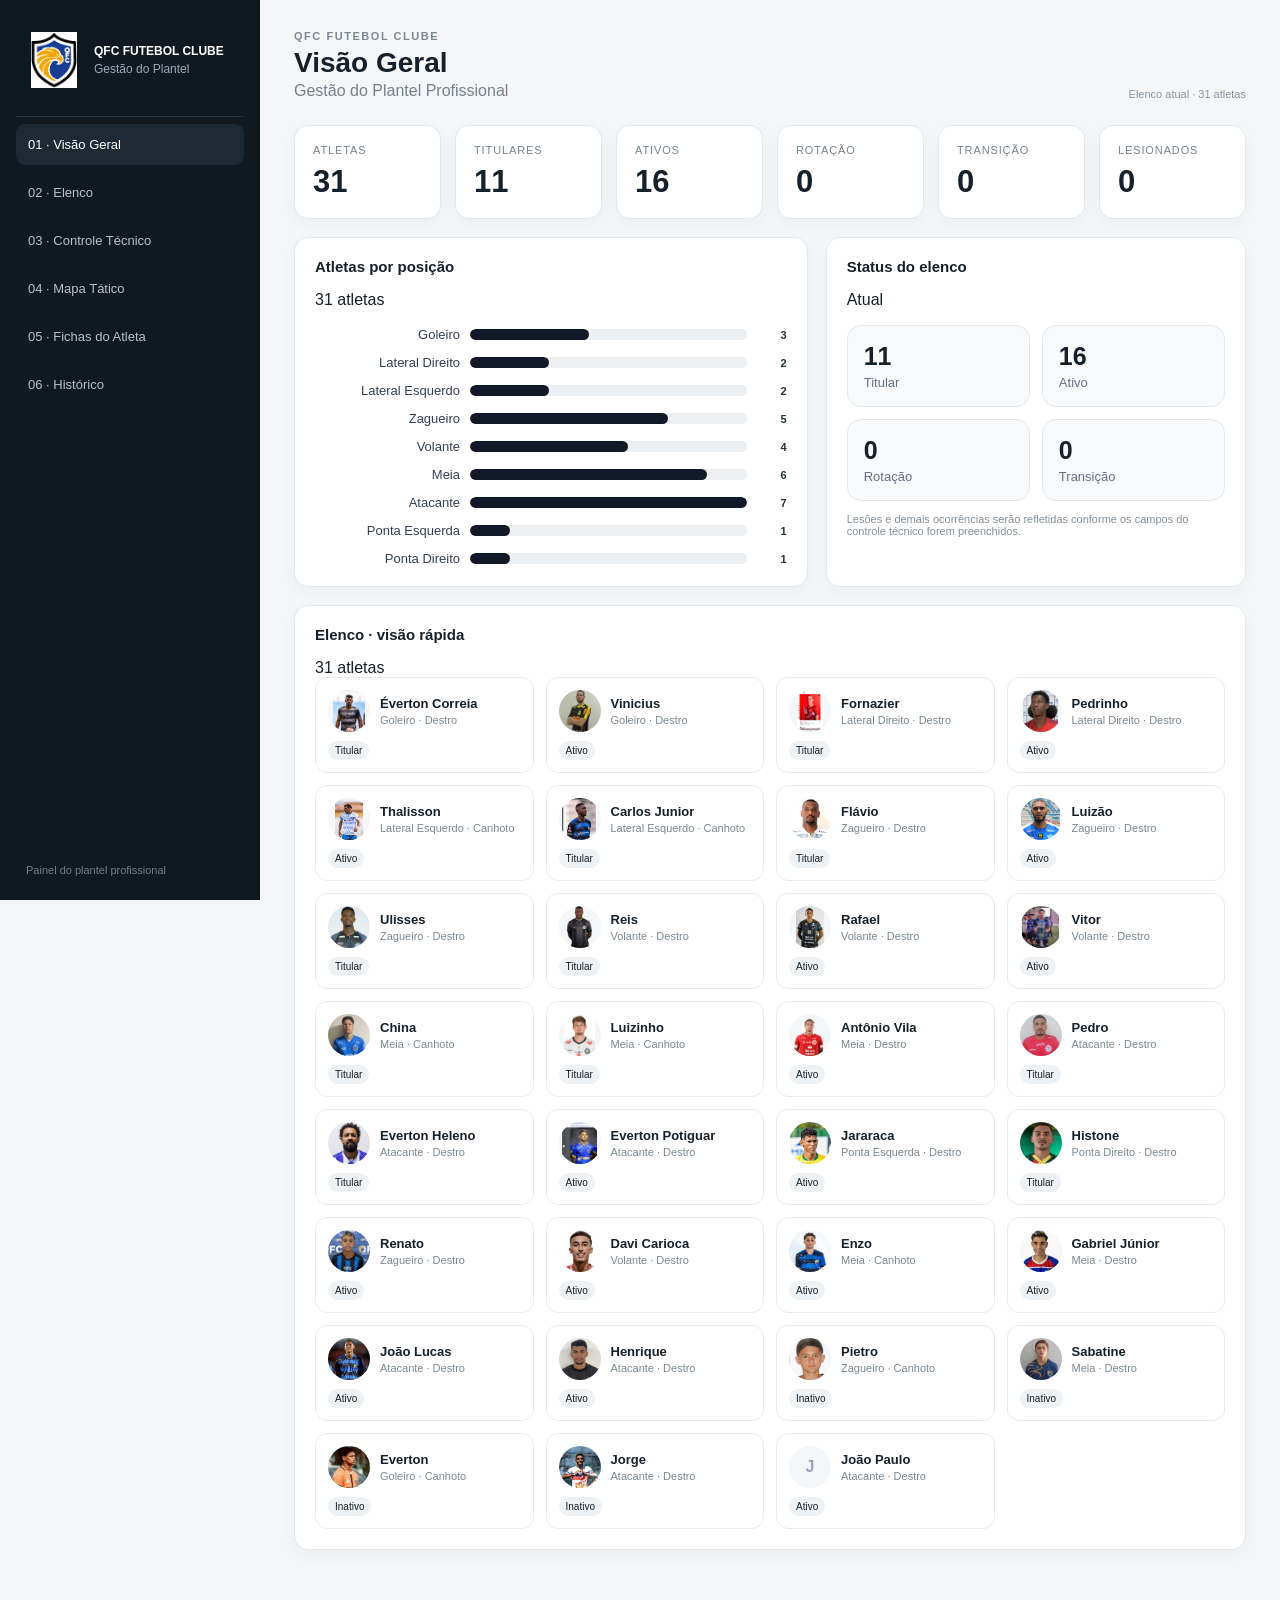
==== commit fb10c351: "Add files via upload" ====
--- a/index.html
+++ b/index.html
@@ -1 +1 @@
-<!doctype html><html lang="pt-BR"><head><meta charset="utf-8"><meta name="viewport" content="width=device-width,initial-scale=1"><title>QFC · Gestão do Plantel</title><link rel="stylesheet" href="style.css"></head><body><div class="app"><aside class="sidebar"><div class="brand"><div class="brand-mark"><img src="fotos/logo_qfc.png" alt="QFC Futebol Clube"></div><div><strong>QFC FUTEBOL CLUBE</strong><span>Gestão do Plantel</span></div></div><nav><button class="nav-btn active" data-page="overview">01 · Visão Geral</button><button class="nav-btn" data-page="squad">02 · Elenco</button><button class="nav-btn" data-page="technical">03 · Controle Técnico</button><button class="nav-btn" data-page="tactical">04 · Mapa Tático</button><button class="nav-btn" data-page="player">05 · Fichas do Atleta</button></nav><div class="side-note">Painel do plantel profissional</div></aside><main class="main"><header class="topbar"><div><div class="eyebrow">QFC FUTEBOL CLUBE</div><h1 id="pageTitle">Visão Geral</h1><p>Gestão do Plantel Profissional</p></div><div class="top-meta" id="topMeta">Carregando elenco...</div></header><section id="overview" class="page active"></section><section id="squad" class="page"></section><section id="technical" class="page"></section><section id="tactical" class="page"></section><section id="player" class="page"></section></main></div><script src="app.js"></script></body></html>+<!doctype html><html lang="pt-BR"><head><meta charset="utf-8"><meta name="viewport" content="width=device-width,initial-scale=1"><title>QFC · Gestão do Plantel</title><link rel="stylesheet" href="style.css"></head><body><div class="app"><aside class="sidebar"><div class="brand"><div class="brand-mark"><img src="fotos/logo_qfc.png" alt="QFC Futebol Clube"></div><div><strong>QFC FUTEBOL CLUBE</strong><span>Gestão do Plantel</span></div></div><nav><button class="nav-btn active" data-page="overview">01 · Visão Geral</button><button class="nav-btn" data-page="squad">02 · Elenco</button><button class="nav-btn" data-page="technical">03 · Controle Técnico</button><button class="nav-btn" data-page="tactical">04 · Mapa Tático</button><button class="nav-btn" data-page="player">05 · Fichas do Atleta</button><button class="nav-btn" data-page="history">06 · Histórico</button></nav><div class="side-note">Painel do plantel profissional</div></aside><main class="main"><header class="topbar"><div><div class="eyebrow">QFC FUTEBOL CLUBE</div><h1 id="pageTitle">Visão Geral</h1><p>Gestão do Plantel Profissional</p></div><div class="top-meta" id="topMeta">Carregando elenco...</div></header><section id="overview" class="page active"></section><section id="squad" class="page"></section><section id="technical" class="page"></section><section id="tactical" class="page"></section><section id="player" class="page"></section><section id="history" class="page"></section></main></div><script src="app.js"></script></body></html>
--- a/style.css
+++ b/style.css
@@ -29,3 +29,22 @@
 .dot-photo{overflow:hidden;display:flex;align-items:center;justify-content:center}
 .tactical-photo{object-fit:contain;background:#f4f6f8}
 .athlete .avatar,.table .avatar{object-fit:contain;background:#f4f6f8}
+
+/* Histórico */
+.cards.four{grid-template-columns:repeat(4,1fr)}
+.history-panel{overflow:hidden}
+.history-filters{margin-bottom:12px}
+.history-note{font-size:12px;color:#667085;margin:0 0 14px;padding:10px 12px;background:#f7f8fa;border:1px solid #e6e9ed;border-radius:10px}
+.history-table-wrap{max-height:calc(100vh - 290px);overflow:auto}
+.history-table{min-width:1900px}
+.history-table th{position:sticky;top:0;z-index:3;background:#f8fafc}
+.history-table td{vertical-align:top}
+.history-photo{width:44px;height:54px;display:block;object-fit:contain;border-radius:8px;background:#f4f6f8;border:1px solid #e5e7eb}
+.history-table details{min-width:210px}
+.history-table details summary{cursor:pointer;color:#344054;font-weight:700}
+.history-text{white-space:normal;line-height:1.45;min-width:180px;max-width:300px}
+.link-btn{display:inline-flex;align-items:center;justify-content:center;white-space:nowrap;text-decoration:none;font-weight:700;font-size:12px;padding:8px 10px;border-radius:8px;border:1px solid #d0d5dd;background:#fff;color:#101828}
+.link-btn:hover{background:#f2f4f7}
+.link-btn.drive{border-color:#cfd8e3}
+.link-pending{font-size:12px;color:#98a2b3;white-space:nowrap}
+@media(max-width:1100px){.cards.four{grid-template-columns:repeat(2,1fr)}}
